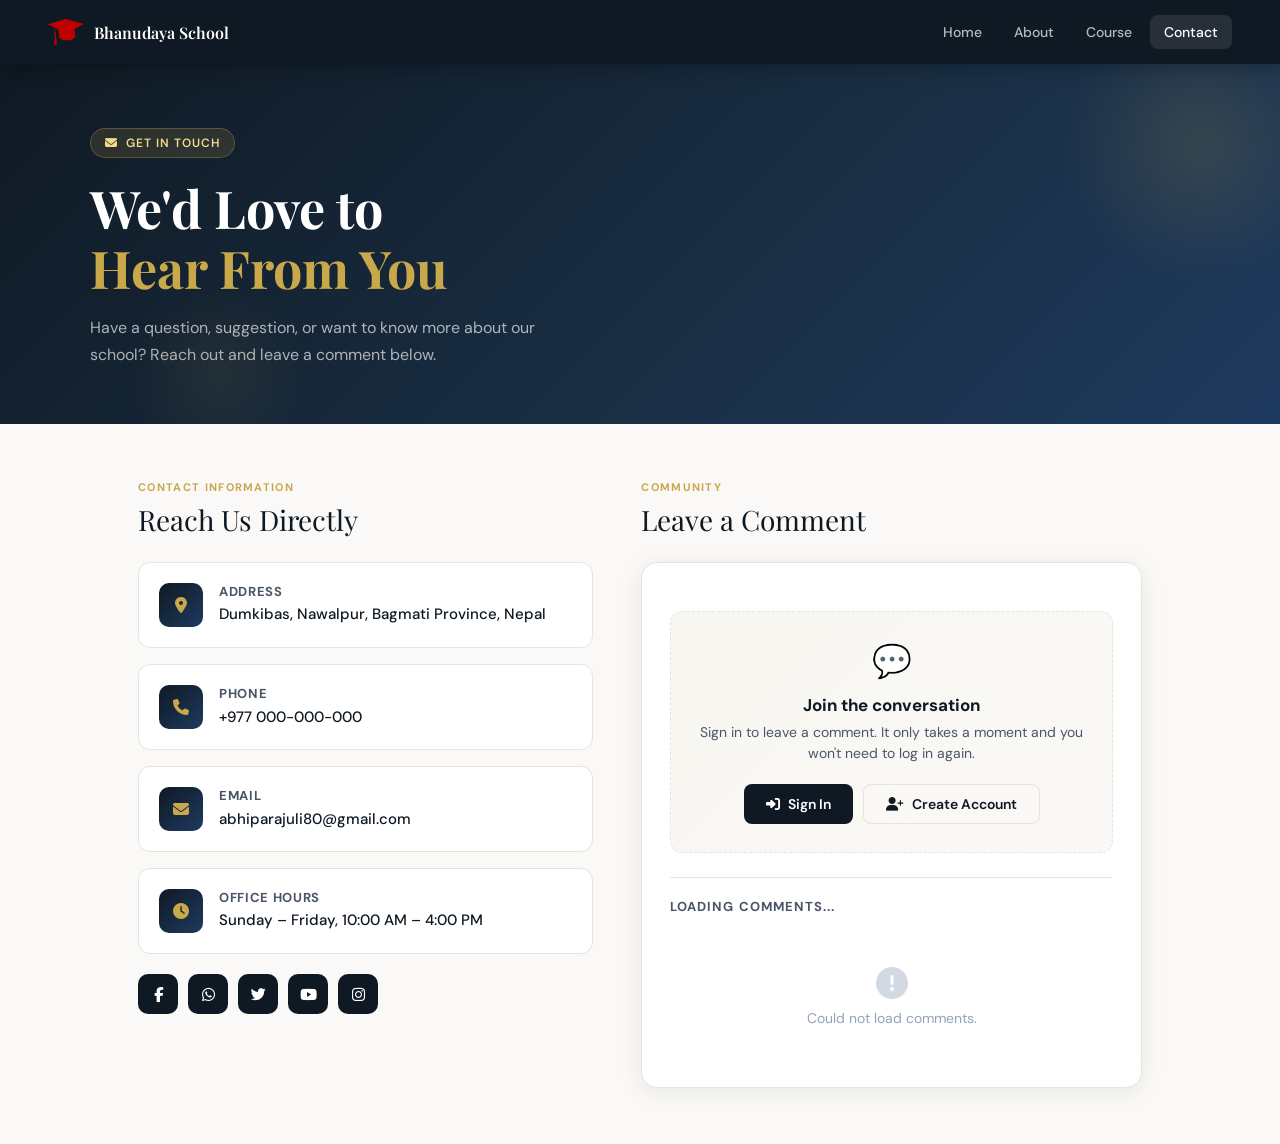
==== contact.html @ f9db4cd0 "updated api" ====
<!DOCTYPE html>
<html lang="en">
<head>
<meta charset="UTF-8">
<meta name="viewport" content="width=device-width, initial-scale=1.0">
<title>Contact Us — Bhanudaya Secondary School</title>
<link rel="preconnect" href="https://fonts.googleapis.com">
<link rel="preconnect" href="https://fonts.gstatic.com" crossorigin>
<link href="https://fonts.googleapis.com/css2?family=Playfair+Display:wght@600;700&family=DM+Sans:wght@300;400;500;600&display=swap" rel="stylesheet">
<link rel="stylesheet" href="https://cdnjs.cloudflare.com/ajax/libs/font-awesome/6.5.1/css/all.min.css">
<script src="https://accounts.google.com/gsi/client" async defer></script>

<style>
/* ── Reset & Base ─────────────────────────────────────────── */
*, *::before, *::after { margin:0; padding:0; box-sizing:border-box; }

:root {
  --ink:      #0f1923;
  --ink-soft: #4a5568;
  --ink-mute: #94a3b8;
  --gold:     #c9a84c;
  --gold-lt:  #f0d98a;
  --surface:  #faf9f7;
  --white:    #ffffff;
  --border:   #e8e4dc;
  --danger:   #dc2626;
  --success:  #16a34a;
  --radius:   12px;
  --shadow:   0 4px 24px rgba(15,25,35,0.08);
  --shadow-lg:0 12px 48px rgba(15,25,35,0.14);
}

body {
  font-family: 'DM Sans', sans-serif;
  background: var(--surface);
  color: var(--ink);
  min-height: 100vh;
}

/* ── Navbar ──────────────────────────────────────────────── */
.navbar {
  position: sticky; top: 0; z-index: 100;
  background: var(--ink);
  padding: 0 48px;
  display: flex; align-items: center; justify-content: space-between;
  height: 64px;
  box-shadow: 0 2px 20px rgba(0,0,0,0.3);
}
.navbar-brand {
  display: flex; align-items: center; gap: 10px;
  text-decoration: none;
}
.navbar-brand img { width: 36px; height: 36px; object-fit: contain; }
.navbar-brand span {
  font-family: 'Playfair Display', serif;
  color: var(--white); font-size: 16px; font-weight: 600;
}
.nav-links { display: flex; gap: 4px; }
.nav-links a {
  color: rgba(255,255,255,0.7); text-decoration: none;
  padding: 8px 14px; border-radius: 8px;
  font-size: 14px; font-weight: 500;
  transition: all 0.2s;
}
.nav-links a:hover, .nav-links a.active {
  color: var(--white); background: rgba(255,255,255,0.1);
}

/* ── Hero Banner ─────────────────────────────────────────── */
.hero {
  background: linear-gradient(135deg, var(--ink) 0%, #1a2f45 60%, #1e3a5f 100%);
  padding: 64px 48px 56px;
  position: relative; overflow: hidden;
}
.hero::before {
  content: '';
  position: absolute; top: -60px; right: -60px;
  width: 280px; height: 280px;
  border-radius: 50%;
  background: radial-gradient(circle, rgba(201,168,76,0.15), transparent 70%);
}
.hero::after {
  content: '';
  position: absolute; bottom: -40px; left: 10%;
  width: 180px; height: 180px;
  border-radius: 50%;
  background: radial-gradient(circle, rgba(201,168,76,0.08), transparent 70%);
}
.hero-inner { max-width: 1100px; margin: 0 auto; position: relative; }
.hero-label {
  display: inline-flex; align-items: center; gap: 8px;
  background: rgba(201,168,76,0.15); border: 1px solid rgba(201,168,76,0.3);
  color: var(--gold-lt); font-size: 12px; font-weight: 600;
  letter-spacing: 0.08em; text-transform: uppercase;
  padding: 6px 14px; border-radius: 20px;
  margin-bottom: 20px;
}
.hero h1 {
  font-family: 'Playfair Display', serif;
  color: var(--white); font-size: clamp(32px, 5vw, 52px);
  line-height: 1.15; margin-bottom: 16px;
}
.hero h1 span { color: var(--gold); }
.hero p {
  color: rgba(255,255,255,0.65); font-size: 16px;
  max-width: 480px; line-height: 1.7;
}

/* ── Main Layout ─────────────────────────────────────────── */
.main { max-width: 1100px; margin: 0 auto; padding: 56px 48px; }
.grid { display: grid; grid-template-columns: 1fr 1.1fr; gap: 48px; }

/* ── Section Titles ──────────────────────────────────────── */
.section-label {
  font-size: 11px; font-weight: 700; letter-spacing: 0.12em;
  text-transform: uppercase; color: var(--gold);
  margin-bottom: 8px;
}
.section-title {
  font-family: 'Playfair Display', serif;
  font-size: 28px; color: var(--ink); margin-bottom: 24px;
  line-height: 1.3;
}

/* ── Contact Info Cards ───────────────────────────────────── */
.info-card {
  display: flex; align-items: flex-start; gap: 16px;
  background: var(--white); border: 1px solid var(--border);
  border-radius: var(--radius); padding: 20px;
  margin-bottom: 16px;
  transition: box-shadow 0.2s, transform 0.2s;
}
.info-card:hover { box-shadow: var(--shadow); transform: translateY(-2px); }
.info-icon {
  width: 44px; height: 44px; border-radius: 10px;
  background: linear-gradient(135deg, var(--ink), #1e3a5f);
  display: flex; align-items: center; justify-content: center;
  flex-shrink: 0;
}
.info-icon i { color: var(--gold); font-size: 16px; }
.info-content h4 { font-size: 13px; font-weight: 700; color: var(--ink-soft); margin-bottom: 4px; text-transform: uppercase; letter-spacing: 0.05em; }
.info-content p, .info-content a { font-size: 15px; color: var(--ink); text-decoration: none; font-weight: 500; }
.info-content a:hover { color: var(--gold); }

.social-row { display: flex; gap: 10px; margin-top: 20px; }
.social-btn {
  width: 40px; height: 40px; border-radius: 10px;
  background: var(--ink); color: var(--white);
  display: flex; align-items: center; justify-content: center;
  text-decoration: none; font-size: 15px;
  transition: all 0.2s;
}
.social-btn:hover { background: var(--gold); transform: translateY(-2px); }

/* ── Comment Section ─────────────────────────────────────── */
.comment-section {
  background: var(--white); border: 1px solid var(--border);
  border-radius: 16px; overflow: hidden;
  box-shadow: var(--shadow);
}
.comment-header {
  padding: 28px 28px 0;
}

/* ── Login Gate ──────────────────────────────────────────── */
.login-gate {
  margin: 20px 28px 24px;
  background: linear-gradient(135deg, #f8f6f0, #faf9f7);
  border: 1px dashed var(--border);
  border-radius: 12px; padding: 28px;
  text-align: center;
  transition: all 0.3s ease;
}
.login-gate.hidden { display: none; }
.login-gate-icon { font-size: 32px; margin-bottom: 12px; }
.login-gate h3 { font-size: 17px; font-weight: 700; margin-bottom: 6px; color: var(--ink); }
.login-gate p { font-size: 14px; color: var(--ink-soft); margin-bottom: 20px; line-height: 1.5; }
.login-gate-btns { display: flex; gap: 10px; justify-content: center; flex-wrap: wrap; }
.btn-primary {
  display: inline-flex; align-items: center; gap: 8px;
  padding: 10px 22px; background: var(--ink); color: var(--white);
  border: none; border-radius: 8px; font-size: 14px; font-weight: 600;
  cursor: pointer; text-decoration: none; transition: all 0.2s;
  font-family: 'DM Sans', sans-serif;
}
.btn-primary:hover { background: #1e3a5f; transform: translateY(-1px); }
.btn-outline {
  display: inline-flex; align-items: center; gap: 8px;
  padding: 10px 22px; background: transparent; color: var(--ink);
  border: 1.5px solid var(--border); border-radius: 8px;
  font-size: 14px; font-weight: 600; cursor: pointer; text-decoration: none;
  transition: all 0.2s; font-family: 'DM Sans', sans-serif;
}
.btn-outline:hover { border-color: var(--ink); background: var(--ink); color: var(--white); }

/* ── Logged-in composer ──────────────────────────────────── */
.composer { margin: 20px 28px 24px; }
.composer.hidden { display: none; }
.composer-user {
  display: flex; align-items: center; gap: 12px;
  margin-bottom: 14px;
}
.composer-avatar {
  width: 38px; height: 38px; border-radius: 50%;
  background: linear-gradient(135deg, var(--gold), #a07830);
  color: var(--white); font-weight: 700; font-size: 14px;
  display: flex; align-items: center; justify-content: center;
  flex-shrink: 0;
}
.composer-name { font-size: 14px; font-weight: 600; color: var(--ink); }
.composer-email { font-size: 12px; color: var(--ink-mute); }
.composer-logout {
  margin-left: auto; font-size: 12px; color: var(--ink-mute);
  background: none; border: none; cursor: pointer;
  text-decoration: underline; font-family: 'DM Sans', sans-serif;
}
.composer-logout:hover { color: var(--danger); }

.composer-textarea {
  width: 100%; padding: 14px 16px;
  border: 1.5px solid var(--border); border-radius: 10px;
  font-size: 14px; font-family: 'DM Sans', sans-serif;
  color: var(--ink); background: var(--surface);
  resize: none; height: 100px;
  transition: border-color 0.2s, box-shadow 0.2s;
  outline: none;
}
.composer-textarea:focus {
  border-color: var(--ink); 
  box-shadow: 0 0 0 3px rgba(15,25,35,0.06);
}
.composer-footer {
  display: flex; align-items: center; justify-content: space-between;
  margin-top: 10px;
}
.char-count { font-size: 12px; color: var(--ink-mute); }
.btn-post {
  display: inline-flex; align-items: center; gap: 8px;
  padding: 10px 22px; background: var(--gold); color: var(--ink);
  border: none; border-radius: 8px; font-size: 14px; font-weight: 700;
  cursor: pointer; transition: all 0.2s;
  font-family: 'DM Sans', sans-serif;
}
.btn-post:hover { background: #b8933e; transform: translateY(-1px); }
.btn-post:disabled { opacity: 0.5; cursor: not-allowed; transform: none; }

/* ── Divider ─────────────────────────────────────────────── */
.divider {
  height: 1px; background: var(--border);
  margin: 0 28px;
}

/* ── Comments List ───────────────────────────────────────── */
.comments-list { padding: 20px 28px 28px; }
.comments-count {
  font-size: 13px; font-weight: 700; color: var(--ink-soft);
  text-transform: uppercase; letter-spacing: 0.08em;
  margin-bottom: 20px;
}

.comment-item {
  display: flex; gap: 12px; margin-bottom: 20px;
  animation: fadeUp 0.4s ease forwards;
}
@keyframes fadeUp {
  from { opacity: 0; transform: translateY(10px); }
  to   { opacity: 1; transform: translateY(0); }
}
.comment-avatar {
  width: 36px; height: 36px; border-radius: 50%;
  background: linear-gradient(135deg, #1e3a5f, #2563eb);
  color: var(--white); font-weight: 700; font-size: 13px;
  display: flex; align-items: center; justify-content: center;
  flex-shrink: 0;
}
.comment-avatar img { width: 36px; height: 36px; border-radius: 50%; object-fit: cover; }
.comment-bubble {
  background: var(--surface); border: 1px solid var(--border);
  border-radius: 0 12px 12px 12px;
  padding: 12px 16px; flex: 1;
}
.comment-meta {
  display: flex; align-items: center; gap: 8px; margin-bottom: 6px;
}
.comment-name { font-size: 13px; font-weight: 700; color: var(--ink); }
.comment-time { font-size: 12px; color: var(--ink-mute); }
.comment-text { font-size: 14px; color: var(--ink-soft); line-height: 1.6; }

.no-comments {
  text-align: center; padding: 32px 0;
  color: var(--ink-mute); font-size: 14px;
}
.no-comments i { font-size: 32px; display: block; margin-bottom: 10px; opacity: 0.4; }

/* ── Login Modal ─────────────────────────────────────────── */
.modal-overlay {
  display: none; position: fixed; inset: 0;
  background: rgba(15,25,35,0.6); backdrop-filter: blur(4px);
  z-index: 1000; align-items: center; justify-content: center;
}
.modal-overlay.open { display: flex; }

.modal {
  background: var(--white); border-radius: 20px;
  width: 90%; max-width: 420px;
  box-shadow: var(--shadow-lg);
  animation: modalIn 0.3s cubic-bezier(0.34,1.56,0.64,1);
  overflow: hidden;
}
@keyframes modalIn {
  from { opacity: 0; transform: scale(0.9) translateY(20px); }
  to   { opacity: 1; transform: scale(1) translateY(0); }
}
.modal-header {
  background: var(--ink); padding: 24px 28px;
  position: relative;
}
.modal-header h2 {
  font-family: 'Playfair Display', serif;
  color: var(--white); font-size: 22px; margin-bottom: 4px;
}
.modal-header p { color: rgba(255,255,255,0.6); font-size: 13px; }
.modal-close {
  position: absolute; top: 18px; right: 20px;
  background: rgba(255,255,255,0.1); border: none;
  color: var(--white); width: 32px; height: 32px;
  border-radius: 8px; cursor: pointer; font-size: 16px;
  display: flex; align-items: center; justify-content: center;
  transition: background 0.2s;
}
.modal-close:hover { background: rgba(255,255,255,0.2); }

.modal-body { padding: 28px; }
.modal-tabs {
  display: flex; background: var(--surface); border-radius: 10px;
  padding: 4px; margin-bottom: 24px; gap: 4px;
}
.tab-btn {
  flex: 1; padding: 9px; border: none; border-radius: 8px;
  background: transparent; color: var(--ink-soft);
  font-size: 14px; font-weight: 600; cursor: pointer;
  transition: all 0.2s; font-family: 'DM Sans', sans-serif;
}
.tab-btn.active { background: var(--white); color: var(--ink); box-shadow: 0 1px 4px rgba(0,0,0,0.1); }

.tab-panel { display: none; }
.tab-panel.active { display: block; }

.field { margin-bottom: 16px; }
.field label { display: block; font-size: 12px; font-weight: 700; color: var(--ink-soft); margin-bottom: 6px; text-transform: uppercase; letter-spacing: 0.05em; }
.field input {
  width: 100%; padding: 11px 14px;
  border: 1.5px solid var(--border); border-radius: 8px;
  font-size: 14px; font-family: 'DM Sans', sans-serif;
  color: var(--ink); background: var(--surface); outline: none;
  transition: border-color 0.2s, box-shadow 0.2s;
}
.field input:focus {
  border-color: var(--ink);
  box-shadow: 0 0 0 3px rgba(15,25,35,0.06);
}
.field-row { display: grid; grid-template-columns: 1fr 1fr; gap: 12px; }

.btn-submit {
  width: 100%; padding: 13px;
  background: var(--ink); color: var(--white);
  border: none; border-radius: 10px;
  font-size: 15px; font-weight: 700;
  cursor: pointer; transition: all 0.2s;
  font-family: 'DM Sans', sans-serif;
  margin-bottom: 16px;
}
.btn-submit:hover { background: #1e3a5f; }

.or-divider {
  display: flex; align-items: center; gap: 12px;
  color: var(--ink-mute); font-size: 12px; margin-bottom: 16px;
}
.or-divider::before, .or-divider::after {
  content: ''; flex: 1; height: 1px; background: var(--border);
}

.msg-box {
  padding: 10px 14px; border-radius: 8px;
  font-size: 13px; font-weight: 500; margin-bottom: 14px;
  display: none;
}
.msg-box.error   { background: #fef2f2; color: var(--danger); border: 1px solid #fecaca; display: block; }
.msg-box.success { background: #f0fdf4; color: var(--success); border: 1px solid #bbf7d0; display: block; }

/* Google button wrapper */
.g_id_signin { display: flex; justify-content: center; }
/* ── Forgot password link ── */
.forgot-link {
  background: none; border: none; cursor: pointer;
  color: var(--gold); font-size: 13px; font-weight: 600;
  font-family: 'DM Sans', sans-serif; padding: 0;
  transition: color 0.2s;
}
.forgot-link:hover { color: #a07830; text-decoration: underline; }

/* ── Forgot password modal ── */
.fp-modal-overlay {
  display: none; position: fixed; inset: 0;
  background: rgba(15,25,35,0.65); backdrop-filter: blur(5px);
  z-index: 1100; align-items: center; justify-content: center;
}
.fp-modal-overlay.open { display: flex; }
.fp-modal {
  background: var(--white); border-radius: 20px;
  width: 90%; max-width: 420px;
  box-shadow: var(--shadow-lg);
  animation: modalIn 0.3s cubic-bezier(0.34,1.56,0.64,1);
  overflow: hidden;
}
.fp-steps {
  display: flex; align-items: center; justify-content: center;
  background: var(--surface); border-bottom: 1px solid var(--border);
  padding: 16px 24px;
}
.fp-step {
  flex: 1; text-align: center; font-size: 11px; font-weight: 700;
  color: var(--ink-mute); text-transform: uppercase; letter-spacing: 0.06em;
  transition: color 0.3s;
}
.fp-step.active { color: var(--gold); }
.fp-step.done   { color: #16a34a; }
.fp-step-num {
  display: flex; align-items: center; justify-content: center;
  width: 28px; height: 28px; border-radius: 50%;
  background: var(--border); color: var(--ink-mute);
  font-size: 13px; font-weight: 800; margin: 0 auto 5px;
  transition: all 0.3s;
}
.fp-step.active .fp-step-num { background: var(--gold); color: var(--ink); box-shadow: 0 2px 8px rgba(201,168,76,0.4); }
.fp-step.done .fp-step-num   { background: #16a34a; color: #fff; }
.fp-connector { width: 28px; height: 2px; background: var(--border); flex-shrink: 0; transition: background 0.4s; }
.fp-connector.done { background: #16a34a; }
.fp-header { background: var(--ink); padding: 24px 28px; position: relative; }
.fp-header h2 { font-family: 'Playfair Display', serif; color: var(--white); font-size: 21px; margin-bottom: 4px; }
.fp-header p  { color: rgba(255,255,255,0.6); font-size: 13px; line-height: 1.5; }
.fp-close {
  position: absolute; top: 18px; right: 20px;
  background: rgba(255,255,255,0.1); border: none;
  color: var(--white); width: 32px; height: 32px;
  border-radius: 8px; cursor: pointer; font-size: 16px;
  display: flex; align-items: center; justify-content: center;
  transition: background 0.2s;
}
.fp-close:hover { background: rgba(255,255,255,0.2); }
.fp-body { padding: 28px; }
.otp-row { display: flex; gap: 10px; justify-content: center; margin: 8px 0 20px; }
.otp-box {
  width: 52px; height: 58px; border: 2px solid var(--border);
  border-radius: 12px; text-align: center; font-size: 26px;
  font-weight: 800; font-family: 'Playfair Display', serif;
  color: var(--ink); background: var(--surface); outline: none;
  transition: border-color 0.2s, box-shadow 0.2s;
}
.otp-box:focus { border-color: var(--gold); box-shadow: 0 0 0 3px rgba(201,168,76,0.2); background: #fffdf5; }
.otp-box.filled { border-color: var(--gold); color: var(--gold); }
.resend-row { text-align: center; margin-top: 14px; }
.resend-timer { font-size: 13px; color: var(--ink-mute); }
.resend-btn {
  background: none; border: none; cursor: pointer;
  color: var(--gold); font-size: 13px; font-weight: 600;
  font-family: 'DM Sans', sans-serif; padding: 0; display: none;
}
.resend-btn:hover { text-decoration: underline; }
.strength-bar-wrap { margin-top: 8px; height: 4px; background: var(--border); border-radius: 4px; overflow: hidden; }
.strength-bar { height: 100%; width: 0; border-radius: 4px; transition: width 0.4s, background 0.4s; }
.strength-label { font-size: 11px; color: var(--ink-mute); margin-top: 4px; height: 14px; }
.fp-success { text-align: center; padding: 12px 0 8px; }
.fp-success-icon {
  width: 68px; height: 68px; border-radius: 50%;
  background: linear-gradient(135deg, #16a34a, #15803d);
  display: flex; align-items: center; justify-content: center;
  margin: 0 auto 20px;
  animation: popIn 0.5s cubic-bezier(0.34,1.56,0.64,1);
}
@keyframes popIn { from { transform:scale(0);opacity:0; } to { transform:scale(1);opacity:1; } }
.fp-success-icon i { color: #fff; font-size: 30px; }
.fp-success h3 { font-family: 'Playfair Display', serif; font-size: 22px; margin-bottom: 8px; }
.fp-success p  { font-size: 14px; color: var(--ink-soft); line-height: 1.6; margin-bottom: 24px; }
.fp-panel { display: none; animation: panelSlide 0.3s ease; }
.fp-panel.active { display: block; }
@keyframes panelSlide { from { opacity:0; transform:translateX(14px); } to { opacity:1; transform:translateX(0); } }

/* ── Responsive ──────────────────────────────────────────── */
@media (max-width: 768px) {
  .navbar { padding: 0 20px; }
  .hero { padding: 40px 20px; }
  .main { padding: 32px 20px; }
  .grid { grid-template-columns: 1fr; gap: 32px; }
  .navbar-brand span { display: none; }
}
</style>
</head>

<body>

<!-- ── Navbar ─────────────────────────────────────────────── -->
<nav class="navbar">
  <a href="index.html" class="navbar-brand">
    <img src="photo/hat.png" alt="logo">
    <span>Bhanudaya School</span>
  </a>
  <div class="nav-links">
    <a href="index.html">Home</a>
    <a href="about.html">About</a>
    <a href="course.html">Course</a>
    <a href="contact.html" class="active">Contact</a>
  </div>
</nav>

<!-- ── Hero ──────────────────────────────────────────────── -->
<section class="hero">
  <div class="hero-inner">
    <div class="hero-label"><i class="fa fa-envelope"></i> Get in Touch</div>
    <h1>We'd Love to<br><span>Hear From You</span></h1>
    <p>Have a question, suggestion, or want to know more about our school? Reach out and leave a comment below.</p>
  </div>
</section>

<!-- ── Main ──────────────────────────────────────────────── -->
<main class="main">
  <div class="grid">

    <!-- LEFT: Contact Info -->
    <div>
      <div class="section-label">Contact Information</div>
      <div class="section-title">Reach Us Directly</div>

      <div class="info-card">
        <div class="info-icon"><i class="fa fa-map-marker-alt"></i></div>
        <div class="info-content">
          <h4>Address</h4>
          <p>Dumkibas, Nawalpur, Bagmati Province, Nepal</p>
        </div>
      </div>

      <div class="info-card">
        <div class="info-icon"><i class="fa fa-phone"></i></div>
        <div class="info-content">
          <h4>Phone</h4>
          <a href="tel:+977000000000">+977 000-000-000</a>
        </div>
      </div>

      <div class="info-card">
        <div class="info-icon"><i class="fa fa-envelope"></i></div>
        <div class="info-content">
          <h4>Email</h4>
          <a href="mailto:abhiparajuli80@gmail.com">abhiparajuli80@gmail.com</a>
        </div>
      </div>

      <div class="info-card">
        <div class="info-icon"><i class="fa fa-clock"></i></div>
        <div class="info-content">
          <h4>Office Hours</h4>
          <p>Sunday – Friday, 10:00 AM – 4:00 PM</p>
        </div>
      </div>

      <div class="social-row">
        <a href="https://www.facebook.com/Bhanudaya-model-secondary-school-767262433633066/" class="social-btn" target="_blank"><i class="fab fa-facebook-f"></i></a>
        <a href="https://www.whatsapp.com/" class="social-btn" target="_blank"><i class="fab fa-whatsapp"></i></a>
        <a href="https://twitter.com/" class="social-btn" target="_blank"><i class="fab fa-twitter"></i></a>
        <a href="https://www.youtube.com/" class="social-btn" target="_blank"><i class="fab fa-youtube"></i></a>
        <a href="https://www.instagram.com/" class="social-btn" target="_blank"><i class="fab fa-instagram"></i></a>
      </div>
    </div>

    <!-- RIGHT: Comments -->
    <div>
      <div class="section-label">Community</div>
      <div class="section-title">Leave a Comment</div>

      <div class="comment-section">
        <div class="comment-header"></div>

        <!-- LOGIN GATE — shown when not logged in -->
        <div class="login-gate" id="loginGate">
          <div class="login-gate-icon">💬</div>
          <h3>Join the conversation</h3>
          <p>Sign in to leave a comment. It only takes a moment and you won't need to log in again.</p>
          <div class="login-gate-btns">
            <button class="btn-primary" onclick="openModal('signin')">
              <i class="fa fa-sign-in-alt"></i> Sign In
            </button>
            <button class="btn-outline" onclick="openModal('signup')">
              <i class="fa fa-user-plus"></i> Create Account
            </button>
          </div>
        </div>

        <!-- COMPOSER — shown when logged in -->
        <div class="composer hidden" id="composer">
          <div class="composer-user">
            <div class="composer-avatar" id="composerAvatar"></div>
            <div>
              <div class="composer-name" id="composerName"></div>
              <div class="composer-email" id="composerEmail"></div>
            </div>
            <button class="composer-logout" onclick="logout()">Sign out</button>
          </div>
          <textarea class="composer-textarea" id="commentInput"
            placeholder="Share your thoughts about our school..."
            maxlength="500" oninput="updateCharCount()"></textarea>
          <div class="composer-footer">
            <span class="char-count" id="charCount">0 / 500</span>
            <button class="btn-post" id="postBtn" onclick="postComment()">
              <i class="fa fa-paper-plane"></i> Post Comment
            </button>
          </div>
        </div>

        <div class="divider"></div>

        <!-- COMMENTS LIST -->
        <div class="comments-list">
          <div class="comments-count" id="commentsCount">Loading comments...</div>
          <div id="commentsList"></div>
        </div>
      </div>
    </div>

  </div>
</main>

<!-- ── Login Modal ────────────────────────────────────────── -->
<div class="modal-overlay" id="modalOverlay" onclick="closeModalOutside(event)">
  <div class="modal">
    <div class="modal-header">
      <h2 id="modalTitle">Welcome Back</h2>
      <p id="modalSubtitle">Sign in to leave a comment</p>
      <button class="modal-close" onclick="closeModal()"><i class="fa fa-times"></i></button>
    </div>
    <div class="modal-body">

      <!-- Tabs -->
      <div class="modal-tabs">
        <button class="tab-btn active" id="tabSignin" onclick="switchTab('signin')">Sign In</button>
        <button class="tab-btn" id="tabSignup" onclick="switchTab('signup')">Sign Up</button>
      </div>

      <!-- Sign In Panel -->
      <div class="tab-panel active" id="panelSignin">
        <div class="msg-box" id="signinMsg"></div>
        <div class="field">
          <label>Email Address</label>
          <input type="email" id="siEmail" placeholder="you@example.com">
        </div>
        <div class="field">
          <label>Password</label>
          <input type="password" id="siPassword" placeholder="Your password">
        </div>
        <div style="text-align:right;margin-bottom:14px;margin-top:-4px;">
          <button class="forgot-link" onclick="openForgot()">Forgot password?</button>
        </div>
        <button class="btn-submit" onclick="signIn()">Sign In</button>
        <div class="or-divider">or continue with</div>
        <div id="g_id_onload"
          data-client_id="695927072092-r3u5rrk1b51n1637e1s4a4dfso1pu0bi.apps.googleusercontent.com"
          data-callback="handleGoogle">
        </div>
        <div class="g_id_signin" data-type="standard" data-theme="outline" data-size="large" data-width="364"></div>
      </div>

      <!-- Sign Up Panel -->
      <div class="tab-panel" id="panelSignup">
        <div class="msg-box" id="signupMsg"></div>
        <div class="field-row">
          <div class="field">
            <label>First Name</label>
            <input type="text" id="suFname" placeholder="First">
          </div>
          <div class="field">
            <label>Last Name</label>
            <input type="text" id="suLname" placeholder="Last">
          </div>
        </div>
        <div class="field">
          <label>Email Address</label>
          <input type="email" id="suEmail" placeholder="your.real@gmail.com">
        </div>
        <div class="field">
          <label>Password</label>
          <input type="password" id="suPassword" placeholder="Min 6 characters">
        </div>
        <button class="btn-submit" onclick="signUp()">Create Account</button>
        <div class="or-divider">or continue with</div>
        <div class="g_id_signin" data-type="standard" data-theme="outline" data-size="large" data-width="364"></div>
      </div>

    </div>
  </div>
</div>

<script src="navbar.js"></script>
<script>
const API = "https://my-school-project-4.onrender.com";

// ── Auth state ────────────────────────────────────────────
function getUser() {
  const token = localStorage.getItem("token");
  const name  = localStorage.getItem("fullName");
  const email = localStorage.getItem("email");
  return token && name ? { token, name, email } : null;
}

function saveUser(data) {
  localStorage.setItem("token",    data.token);
  localStorage.setItem("fullName", data.fullName);
  localStorage.setItem("email",    data.email);
}

function logout() {
  localStorage.removeItem("token");
  localStorage.removeItem("fullName");
  localStorage.removeItem("email");
  renderAuthState();
}

// ── Render login gate vs composer ────────────────────────
function renderAuthState() {
  const user = getUser();
  const gate     = document.getElementById("loginGate");
  const composer = document.getElementById("composer");

  if (user) {
    gate.classList.add("hidden");
    composer.classList.remove("hidden");

    // Fill composer user info
    const initials = user.name.split(" ").map(n=>n[0]).join("").toUpperCase().slice(0,2);
    document.getElementById("composerAvatar").textContent = initials;
    document.getElementById("composerName").textContent   = user.name;
    document.getElementById("composerEmail").textContent  = user.email;

    closeModal();
  } else {
    gate.classList.remove("hidden");
    composer.classList.add("hidden");
  }
}

// ── Modal ─────────────────────────────────────────────────
function openModal(tab = 'signin') {
  document.getElementById("modalOverlay").classList.add("open");
  switchTab(tab);
}
function closeModal() {
  document.getElementById("modalOverlay").classList.remove("open");
}
function closeModalOutside(e) {
  if (e.target === document.getElementById("modalOverlay")) closeModal();
}
function switchTab(tab) {
  document.querySelectorAll(".tab-btn").forEach(b => b.classList.remove("active"));
  document.querySelectorAll(".tab-panel").forEach(p => p.classList.remove("active"));
  document.getElementById("tab"   + cap(tab)).classList.add("active");
  document.getElementById("panel" + cap(tab)).classList.add("active");
  if (tab === 'signin') {
    document.getElementById("modalTitle").textContent    = "Welcome Back";
    document.getElementById("modalSubtitle").textContent = "Sign in to leave a comment";
  } else {
    document.getElementById("modalTitle").textContent    = "Create Account";
    document.getElementById("modalSubtitle").textContent = "Enter your real Gmail to get a verification link";
  }
}
function cap(s) { return s.charAt(0).toUpperCase() + s.slice(1); }

function showMsg(id, text, type) {
  const el = document.getElementById(id);
  el.textContent = text;
  el.className = "msg-box " + type;
}

// ── Sign In ───────────────────────────────────────────────
async function signIn() {
  const email    = document.getElementById("siEmail").value.trim();
  const password = document.getElementById("siPassword").value;
  if (!email || !password) { showMsg("signinMsg","Please fill in all fields.","error"); return; }

  try {
    const res  = await fetch(`${API}/auth/signin`, {
      method:"POST", headers:{"Content-Type":"application/json"},
      body: JSON.stringify({ email, password })
    });
    const data = await res.json();
    if (data.success) {
      saveUser(data);
      closeModal();
      renderAuthState();
      if (typeof window._navbarRefresh === "function") window._navbarRefresh();
      loadComments();
    } else {
      showMsg("signinMsg", data.message || "Incorrect email or password.", "error");
    }
  } catch(e) {
    showMsg("signinMsg","Cannot reach server. Is the API running?","error");
  }
}

// ── Sign Up ───────────────────────────────────────────────
async function signUp() {
  const fName    = document.getElementById("suFname").value.trim();
  const lName    = document.getElementById("suLname").value.trim();
  const email    = document.getElementById("suEmail").value.trim();
  const password = document.getElementById("suPassword").value;

  if (!fName || !lName || !email || !password) {
    showMsg("signupMsg","Please fill in all fields.","error"); return;
  }
  if (password.length < 6) {
    showMsg("signupMsg","Password must be at least 6 characters.","error"); return;
  }

  try {
    const res  = await fetch(`${API}/auth/register`, {
      method:"POST", headers:{"Content-Type":"application/json"},
      body: JSON.stringify({ fName, lName, email, password })
    });
    const data = await res.json();
    if (data.success) {
      showMsg("signupMsg", data.message || "Check your inbox for the verification link!", "success");
      document.getElementById("suFname").value    = "";
      document.getElementById("suLname").value    = "";
      document.getElementById("suEmail").value    = "";
      document.getElementById("suPassword").value = "";
    } else {
      showMsg("signupMsg", data.message || "Registration failed.", "error");
    }
  } catch(e) {
    showMsg("signupMsg","Cannot reach server. Is the API running?","error");
  }
}

// ── Google Login ──────────────────────────────────────────
async function handleGoogle(response) {
  try {
    const res  = await fetch(`${API}/auth/google`, {
      method:"POST", headers:{"Content-Type":"application/json"},
      body: JSON.stringify({ credential: response.credential })
    });
    const data = await res.json();
    if (data.success) {
      saveUser(data);
      closeModal();
      renderAuthState();
      if (typeof window._navbarRefresh === "function") window._navbarRefresh();
      loadComments();
    }
  } catch(e) {
    alert("Google login failed: " + e.message);
  }
}

// ── Comments ──────────────────────────────────────────────
function updateCharCount() {
  const len = document.getElementById("commentInput").value.length;
  document.getElementById("charCount").textContent = `${len} / 500`;
  document.getElementById("postBtn").disabled = len === 0;
}

async function postComment() {
  const user = getUser();
  if (!user) { openModal('signin'); return; }

  const text = document.getElementById("commentInput").value.trim();
  if (!text) return;

  document.getElementById("postBtn").disabled = true;
  document.getElementById("postBtn").innerHTML = '<i class="fa fa-spinner fa-spin"></i> Posting...';

  try {
    await fetch(`${API}/comments`, {
      method:"POST",
      headers:{
        "Content-Type":"application/json",
        "Authorization":`Bearer ${user.token}`
      },
      body: JSON.stringify({
        userName:    user.name,
        userEmail:   user.email,
        userImage:   "",
        commentText: text
      })
    });
    document.getElementById("commentInput").value = "";
    document.getElementById("charCount").textContent = "0 / 500";
    loadComments();
  } catch(e) {
    alert("Could not post comment.");
  } finally {
    document.getElementById("postBtn").disabled = false;
    document.getElementById("postBtn").innerHTML = '<i class="fa fa-paper-plane"></i> Post Comment';
  }
}

async function loadComments() {
  try {
    const res  = await fetch(`${API}/comments`);
    const data = await res.json();

    document.getElementById("commentsCount").textContent =
      data.length === 0 ? "No comments yet" : `${data.length} Comment${data.length !== 1 ? 's' : ''}`;

    if (data.length === 0) {
      document.getElementById("commentsList").innerHTML = `
        <div class="no-comments">
          <i class="fa fa-comments"></i>
          Be the first to leave a comment!
        </div>`;
      return;
    }

    document.getElementById("commentsList").innerHTML = data.map(c => {
      const initials = c.userName.split(" ").map(n=>n[0]).join("").toUpperCase().slice(0,2);
      const time     = c.created_at ? timeAgo(new Date(c.created_at)) : "";
      return `
        <div class="comment-item">
          <div class="comment-avatar">
            ${c.userImage
              ? `<img src="${c.userImage}" alt="${c.userName}" onerror="this.parentElement.textContent='${initials}'">`
              : initials}
          </div>
          <div class="comment-bubble">
            <div class="comment-meta">
              <span class="comment-name">${escHtml(c.userName)}</span>
              <span class="comment-time">${time}</span>
            </div>
            <div class="comment-text">${escHtml(c.commentText)}</div>
          </div>
        </div>`;
    }).join("");
  } catch(e) {
    document.getElementById("commentsList").innerHTML =
      `<div class="no-comments"><i class="fa fa-exclamation-circle"></i> Could not load comments.</div>`;
  }
}

// ── Helpers ───────────────────────────────────────────────
function escHtml(s) {
  return s.replace(/&/g,"&amp;").replace(/</g,"&lt;").replace(/>/g,"&gt;").replace(/"/g,"&quot;");
}

function timeAgo(date) {
  const s = Math.floor((Date.now() - date) / 1000);
  if (s < 60)  return "just now";
  if (s < 3600) return Math.floor(s/60) + "m ago";
  if (s < 86400) return Math.floor(s/3600) + "h ago";
  return Math.floor(s/86400) + "d ago";
}

// ── Init ──────────────────────────────────────────────────
document.getElementById("postBtn").disabled = true;
renderAuthState();
loadComments();

// Press Enter (Ctrl+Enter) to submit
document.getElementById("commentInput").addEventListener("keydown", function(e) {
  if (e.key === "Enter" && (e.ctrlKey || e.metaKey)) postComment();
});


// ── Forgot Password ────────────────────────────────────────
let fpStep = 1;
let fpEmailVal = "";
let fpResetToken = "";
let resendInterval = null;

function openForgot() {
  document.getElementById("fpOverlay").classList.add("open");
  fpGotoStep(1);
}
function closeForgot() {
  document.getElementById("fpOverlay").classList.remove("open");
  clearInterval(resendInterval);
}
function fpCloseOutside(e) {
  if (e.target === document.getElementById("fpOverlay")) closeForgot();
}

function fpGotoStep(n) {
  fpStep = n;
  // Panels
  [1,2,3,4].forEach(i => {
    document.getElementById("fpPanel"+i).classList.toggle("active", i===n);
  });
  // Step indicators
  [1,2,3].forEach(i => {
    const el = document.getElementById("fpS"+i);
    el.classList.remove("active","done");
    if (i < n) el.classList.add("done");
    else if (i === n) el.classList.add("active");
  });
  // Connectors
  [1,2].forEach(i => {
    document.getElementById("fpC"+i).classList.toggle("done", i < n);
  });
  // Hide step bar on success screen
  document.getElementById("fpSteps").style.display = n === 4 ? "none" : "";

  const titles = {
    1: ["Reset Password",     "Enter your email to receive a 6-digit OTP"],
    2: ["Check Your Email",   "Enter the 6-digit code we sent you"],
    3: ["Set New Password",   "Choose a strong new password"],
    4: ["All Done!",          ""]
  };
  document.getElementById("fpTitle").textContent = titles[n][0];
  document.getElementById("fpSub").textContent   = titles[n][1];

  // Clear messages
  ["fpMsg1","fpMsg2","fpMsg3"].forEach(id => {
    const el = document.getElementById(id);
    if (el) { el.textContent = ""; el.className = "msg-box"; }
  });
}

function showFpMsg(id, text, type) {
  const el = document.getElementById(id);
  el.textContent = text;
  el.className = "msg-box " + type;
}

// STEP 1 — Send OTP
async function sendOtp() {
  const email = document.getElementById("fpEmail").value.trim();
  if (!email) { showFpMsg("fpMsg1","Please enter your email address.","error"); return; }

  const btn = document.getElementById("fpSendBtn");
  btn.disabled = true;
  btn.innerHTML = '<i class="fa fa-spinner fa-spin"></i> Sending...';

  try {
    const res  = await fetch(`${API}/auth/forgot-password`, {
      method: "POST",
      headers: { "Content-Type": "application/json" },
      body: JSON.stringify({ email })
    });
    const data = await res.json();
    if (data.success) {
      fpEmailVal = email;
      document.getElementById("fpEmailDisplay").textContent = email;
      fpGotoStep(2);
      startResendTimer();
      document.getElementById("otp0").focus();
    } else {
      showFpMsg("fpMsg1", data.message || "Email not found. Please check and try again.", "error");
    }
  } catch(e) {
    showFpMsg("fpMsg1", "Cannot reach server. Is the API running?", "error");
  } finally {
    btn.disabled = false;
    btn.innerHTML = '<i class="fa fa-paper-plane"></i> Send OTP to Email';
  }
}

// STEP 2 — OTP input helpers
function otpInput(i) {
  const box = document.getElementById("otp"+i);
  box.value = box.value.replace(/\D/g,"").slice(-1); // digits only
  box.classList.toggle("filled", box.value !== "");
  if (box.value && i < 5) document.getElementById("otp"+(i+1)).focus();
  // Auto verify when all 6 filled
  const code = [0,1,2,3,4,5].map(j => document.getElementById("otp"+j).value).join("");
  if (code.length === 6) setTimeout(verifyOtp, 200);
}
function otpKey(e, i) {
  if (e.key === "Backspace" && !document.getElementById("otp"+i).value && i > 0) {
    document.getElementById("otp"+(i-1)).focus();
  }
  if (e.key === "Enter") verifyOtp();
}

// STEP 2 — Verify OTP
async function verifyOtp() {
  const code = [0,1,2,3,4,5].map(i => document.getElementById("otp"+i).value).join("");
  if (code.length < 6) { showFpMsg("fpMsg2","Please enter all 6 digits.","error"); return; }

  const btn = document.getElementById("fpVerifyBtn");
  btn.disabled = true;
  btn.innerHTML = '<i class="fa fa-spinner fa-spin"></i> Verifying...';

  try {
    const res  = await fetch(`${API}/auth/verify-otp`, {
      method: "POST",
      headers: { "Content-Type": "application/json" },
      body: JSON.stringify({ email: fpEmailVal, otp: code })
    });
    const data = await res.json();
    if (data.success) {
      fpResetToken = data.resetToken || "";
      clearInterval(resendInterval);
      fpGotoStep(3);
      document.getElementById("fpNewPwd").focus();
    } else {
      showFpMsg("fpMsg2", data.message || "Incorrect OTP. Please check and try again.", "error");
      // Shake the OTP boxes
      document.getElementById("otpRow").style.animation = "none";
      setTimeout(() => { document.getElementById("otpRow").style.animation = ""; }, 10);
    }
  } catch(e) {
    showFpMsg("fpMsg2","Cannot reach server. Is the API running?","error");
  } finally {
    btn.disabled = false;
    btn.innerHTML = '<i class="fa fa-check-circle"></i> Verify OTP';
  }
}

// Resend OTP timer
function startResendTimer() {
  let secs = 60;
  document.getElementById("resendTimer").style.display = "";
  document.getElementById("resendBtn").style.display   = "none";
  document.getElementById("resendCount").textContent   = secs;
  clearInterval(resendInterval);
  resendInterval = setInterval(() => {
    secs--;
    document.getElementById("resendCount").textContent = secs;
    if (secs <= 0) {
      clearInterval(resendInterval);
      document.getElementById("resendTimer").style.display = "none";
      document.getElementById("resendBtn").style.display   = "inline";
    }
  }, 1000);
}

async function resendOtp() {
  document.getElementById("resendBtn").style.display = "none";
  document.getElementById("resendTimer").style.display = "";
  showFpMsg("fpMsg2","","");
  // Clear boxes
  [0,1,2,3,4,5].forEach(i => {
    const b = document.getElementById("otp"+i);
    b.value = ""; b.classList.remove("filled");
  });
  document.getElementById("otp0").focus();
  await sendOtpSilent();
  startResendTimer();
}

async function sendOtpSilent() {
  try {
    await fetch(`${API}/auth/forgot-password`, {
      method:"POST", headers:{"Content-Type":"application/json"},
      body: JSON.stringify({ email: fpEmailVal })
    });
  } catch(e) {}
}

// STEP 3 — Password strength
function checkStrength() {
  const pwd = document.getElementById("fpNewPwd").value;
  const bar = document.getElementById("strengthBar");
  const lbl = document.getElementById("strengthLabel");
  let score = 0;
  if (pwd.length >= 6)  score++;
  if (pwd.length >= 10) score++;
  if (/[A-Z]/.test(pwd)) score++;
  if (/[0-9]/.test(pwd)) score++;
  if (/[^A-Za-z0-9]/.test(pwd)) score++;
  const levels = [
    { w:"0%",   bg:"",         t:"" },
    { w:"25%",  bg:"#ef4444",  t:"Weak" },
    { w:"50%",  bg:"#f97316",  t:"Fair" },
    { w:"75%",  bg:"#eab308",  t:"Good" },
    { w:"90%",  bg:"#22c55e",  t:"Strong" },
    { w:"100%", bg:"#16a34a",  t:"Very Strong" },
  ];
  const l = levels[Math.min(score, 5)];
  bar.style.width = l.w; bar.style.background = l.bg;
  lbl.textContent = l.t; lbl.style.color = l.bg;
}

// STEP 3 — Reset Password
async function resetPassword() {
  const pwd  = document.getElementById("fpNewPwd").value;
  const conf = document.getElementById("fpConfirmPwd").value;
  if (pwd.length < 6)    { showFpMsg("fpMsg3","Password must be at least 6 characters.","error"); return; }
  if (pwd !== conf)      { showFpMsg("fpMsg3","Passwords do not match.","error"); return; }

  const btn = document.getElementById("fpResetBtn");
  btn.disabled = true;
  btn.innerHTML = '<i class="fa fa-spinner fa-spin"></i> Updating...';

  try {
    const res  = await fetch(`${API}/auth/reset-password`, {
      method: "POST",
      headers: { "Content-Type": "application/json" },
      body: JSON.stringify({ email: fpEmailVal, resetToken: fpResetToken, newPassword: pwd })
    });
    const data = await res.json();
    if (data.success) {
      fpGotoStep(4);
    } else {
      showFpMsg("fpMsg3", data.message || "Could not update password. Please try again.", "error");
    }
  } catch(e) {
    showFpMsg("fpMsg3","Cannot reach server. Is the API running?","error");
  } finally {
    btn.disabled = false;
    btn.innerHTML = '<i class="fa fa-lock"></i> Update Password';
  }
}
</script>

<!-- ── Forgot Password Modal ───────────────────────────────── -->
<div class="fp-modal-overlay" id="fpOverlay" onclick="fpCloseOutside(event)">
  <div class="fp-modal" id="fpModal">

    <!-- Step bar -->
    <div class="fp-steps" id="fpSteps">
      <div class="fp-step active" id="fpS1"><div class="fp-step-num">1</div>Email</div>
      <div class="fp-connector" id="fpC1"></div>
      <div class="fp-step" id="fpS2"><div class="fp-step-num">2</div>OTP</div>
      <div class="fp-connector" id="fpC2"></div>
      <div class="fp-step" id="fpS3"><div class="fp-step-num">3</div>Password</div>
    </div>

    <!-- Header (changes per step) -->
    <div class="fp-header">
      <h2 id="fpTitle">Reset Password</h2>
      <p  id="fpSub">Enter your email to receive a 6-digit OTP</p>
      <button class="fp-close" onclick="closeForgot()"><i class="fa fa-times"></i></button>
    </div>

    <div class="fp-body">

      <!-- STEP 1: Email -->
      <div class="fp-panel active" id="fpPanel1">
        <div class="msg-box" id="fpMsg1"></div>
        <div class="field">
          <label>Your Registered Email</label>
          <input type="email" id="fpEmail" placeholder="you@example.com"
                 onkeydown="if(event.key==='Enter') sendOtp()">
        </div>
        <button class="btn-submit" id="fpSendBtn" onclick="sendOtp()">
          <i class="fa fa-paper-plane"></i> Send OTP to Email
        </button>
        <div style="text-align:center;margin-top:16px;">
          <button class="forgot-link" onclick="closeForgot();openModal('signin')">
            &larr; Back to Sign In
          </button>
        </div>
      </div>

      <!-- STEP 2: OTP -->
      <div class="fp-panel" id="fpPanel2">
        <div class="msg-box" id="fpMsg2"></div>
        <p style="font-size:14px;color:var(--ink-soft);margin-bottom:20px;line-height:1.6;">
          We sent a 6-digit code to <strong id="fpEmailDisplay"></strong>. Enter it below — it expires in <strong>10 minutes</strong>.
        </p>
        <div class="otp-row" id="otpRow">
          <input class="otp-box" maxlength="1" id="otp0" oninput="otpInput(0)" onkeydown="otpKey(event,0)">
          <input class="otp-box" maxlength="1" id="otp1" oninput="otpInput(1)" onkeydown="otpKey(event,1)">
          <input class="otp-box" maxlength="1" id="otp2" oninput="otpInput(2)" onkeydown="otpKey(event,2)">
          <input class="otp-box" maxlength="1" id="otp3" oninput="otpInput(3)" onkeydown="otpKey(event,3)">
          <input class="otp-box" maxlength="1" id="otp4" oninput="otpInput(4)" onkeydown="otpKey(event,4)">
          <input class="otp-box" maxlength="1" id="otp5" oninput="otpInput(5)" onkeydown="otpKey(event,5)">
        </div>
        <button class="btn-submit" id="fpVerifyBtn" onclick="verifyOtp()">
          <i class="fa fa-check-circle"></i> Verify OTP
        </button>
        <div class="resend-row">
          <span class="resend-timer" id="resendTimer">Resend in <strong id="resendCount">60</strong>s</span>
          <button class="resend-btn" id="resendBtn" onclick="resendOtp()">Resend OTP</button>
        </div>
      </div>

      <!-- STEP 3: New Password -->
      <div class="fp-panel" id="fpPanel3">
        <div class="msg-box" id="fpMsg3"></div>
        <div class="field">
          <label>New Password</label>
          <input type="password" id="fpNewPwd" placeholder="Min 6 characters" oninput="checkStrength()">
          <div class="strength-bar-wrap"><div class="strength-bar" id="strengthBar"></div></div>
          <div class="strength-label" id="strengthLabel"></div>
        </div>
        <div class="field">
          <label>Confirm Password</label>
          <input type="password" id="fpConfirmPwd" placeholder="Repeat new password"
                 onkeydown="if(event.key==='Enter') resetPassword()">
        </div>
        <button class="btn-submit" id="fpResetBtn" onclick="resetPassword()">
          <i class="fa fa-lock"></i> Update Password
        </button>
      </div>

      <!-- STEP 4: Success -->
      <div class="fp-panel" id="fpPanel4">
        <div class="fp-success">
          <div class="fp-success-icon"><i class="fa fa-check"></i></div>
          <h3>Password Updated!</h3>
          <p>Your password has been reset successfully. You can now sign in with your new password.</p>
          <button class="btn-submit" onclick="closeForgot();openModal('signin')">
            <i class="fa fa-sign-in-alt"></i> Sign In Now
          </button>
        </div>
      </div>

    </div>
  </div>
</div>
</body>
</html>
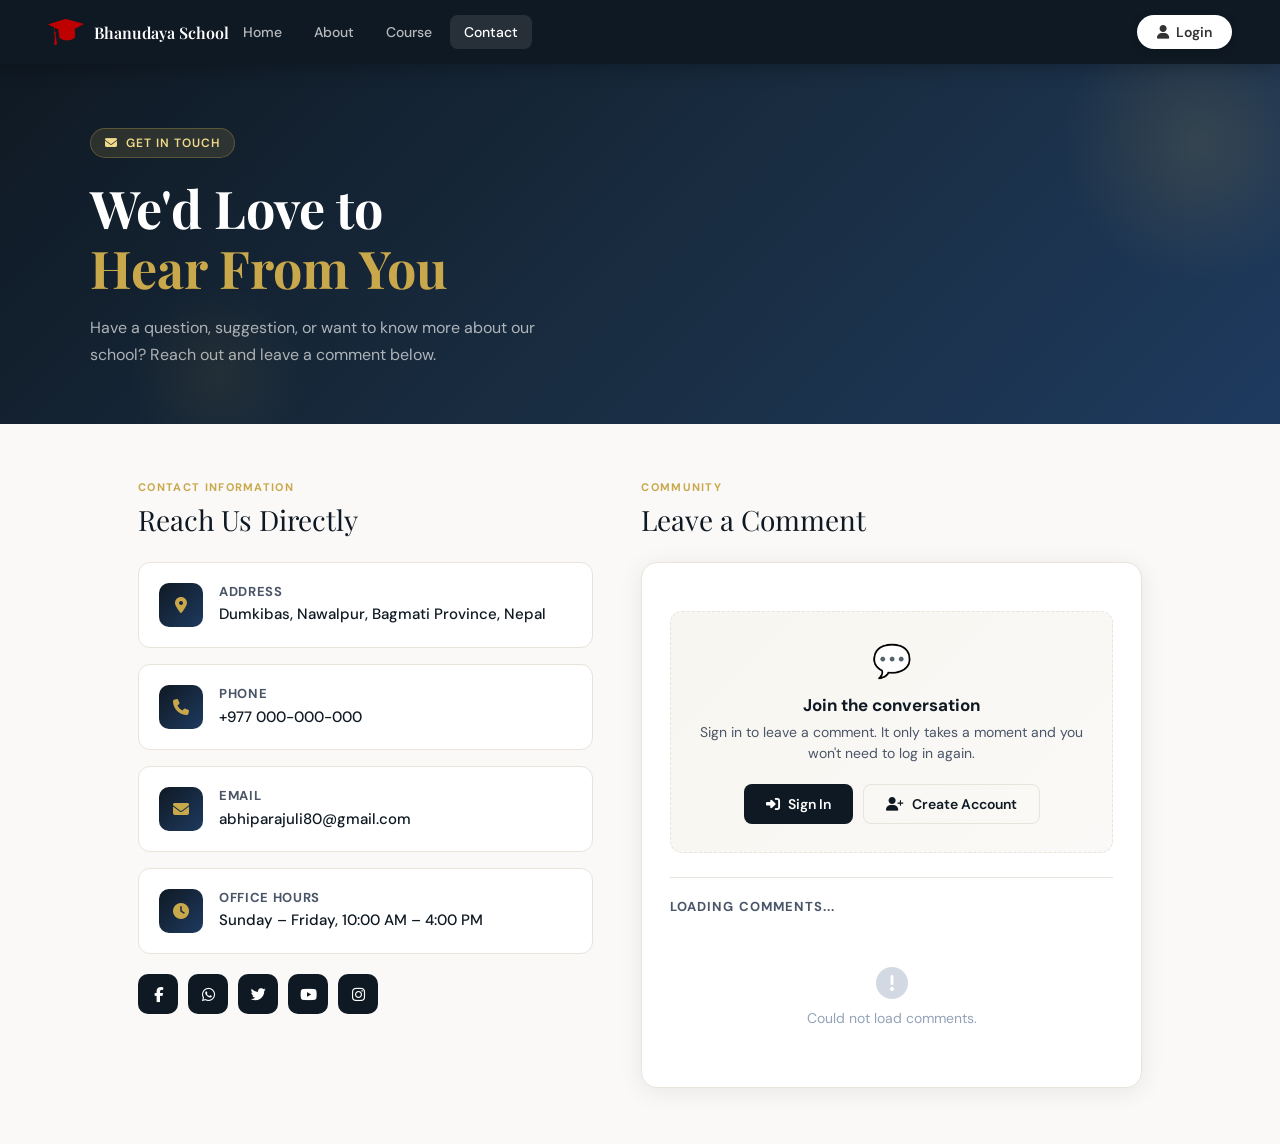
==== commit 3332cf08: "forget to mention the js" ====
--- a/contact.html
+++ b/contact.html
@@ -698,9 +698,9 @@
   </div>
 </div>
 
-<script src="navbar.js"></script>
+<script src="js/navbar.js"></script>
 <script>
-const API = "https://my-school-project-4.onrender.com";
+const API = "https://my-school-project-4.onrender.com/api";
 
 // ── Auth state ────────────────────────────────────────────
 function getUser() {
@@ -841,17 +841,32 @@
 // ── Google Login ──────────────────────────────────────────
 async function handleGoogle(response) {
   try {
-    const res  = await fetch(`${API}/auth/google`, {
-      method:"POST", headers:{"Content-Type":"application/json"},
+    const res = await fetch(`${API}/auth/google`, {
+      method: "POST",
+      headers: { "Content-Type": "application/json" },
       body: JSON.stringify({ credential: response.credential })
     });
-    const data = await res.json();
+
+    // ✅ Check if response has content before parsing
+    const text = await res.text();
+    console.log("Google response status:", res.status);
+    console.log("Google response body:", text);
+
+    if (!text) {
+      alert("Server returned empty response. Check Render logs.");
+      return;
+    }
+
+    const data = JSON.parse(text);
+
     if (data.success) {
       saveUser(data);
       closeModal();
       renderAuthState();
       if (typeof window._navbarRefresh === "function") window._navbarRefresh();
       loadComments();
+    } else {
+      alert("Google login failed: " + data.message);
     }
   } catch(e) {
     alert("Google login failed: " + e.message);
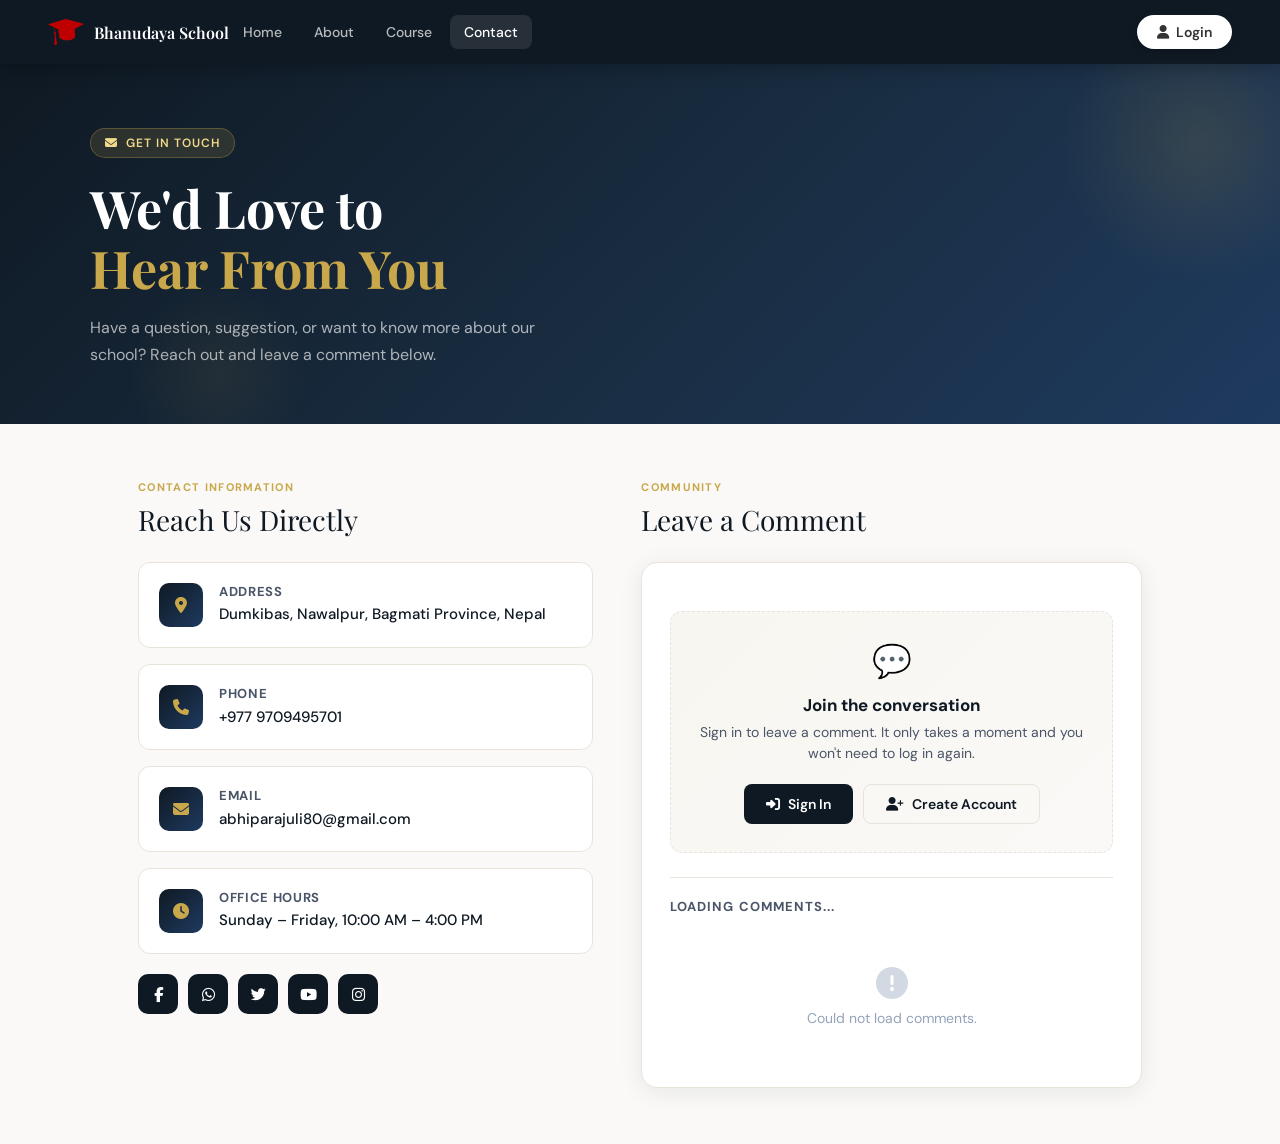
==== commit 6c86040b: "update" ====
--- a/contact.html
+++ b/contact.html
@@ -543,7 +543,7 @@
         <div class="info-icon"><i class="fa fa-phone"></i></div>
         <div class="info-content">
           <h4>Phone</h4>
-          <a href="tel:+977000000000">+977 000-000-000</a>
+          <a href="tel:+977000000000">+977 9709495701</a>
         </div>
       </div>
 
@@ -700,7 +700,7 @@
 
 <script src="js/navbar.js"></script>
 <script>
-const API = "https://my-school-project-4.onrender.com/api";
+const API ="https://my-school-project-4.onrender.com/api";
 
 // ── Auth state ────────────────────────────────────────────
 function getUser() {
@@ -787,7 +787,7 @@
   try {
     const res  = await fetch(`${API}/auth/signin`, {
       method:"POST", headers:{"Content-Type":"application/json"},
-      body: JSON.stringify({ email, password })
+      body: JSON.stringify({ Email: email, Password: password })
     });
     const data = await res.json();
     if (data.success) {
@@ -821,7 +821,7 @@
   try {
     const res  = await fetch(`${API}/auth/register`, {
       method:"POST", headers:{"Content-Type":"application/json"},
-      body: JSON.stringify({ fName, lName, email, password })
+      body: JSON.stringify({ FName: fName, LName: lName, Email: email, Password: password })
     });
     const data = await res.json();
     if (data.success) {
@@ -934,7 +934,7 @@
 
     document.getElementById("commentsList").innerHTML = data.map(c => {
       const initials = c.userName.split(" ").map(n=>n[0]).join("").toUpperCase().slice(0,2);
-      const time     = c.created_at ? timeAgo(new Date(c.created_at)) : "";
+      const time     = c.createdAt ? timeAgo(new Date(c.createdAt)) : "";
       return `
         <div class="comment-item">
           <div class="comment-avatar">
